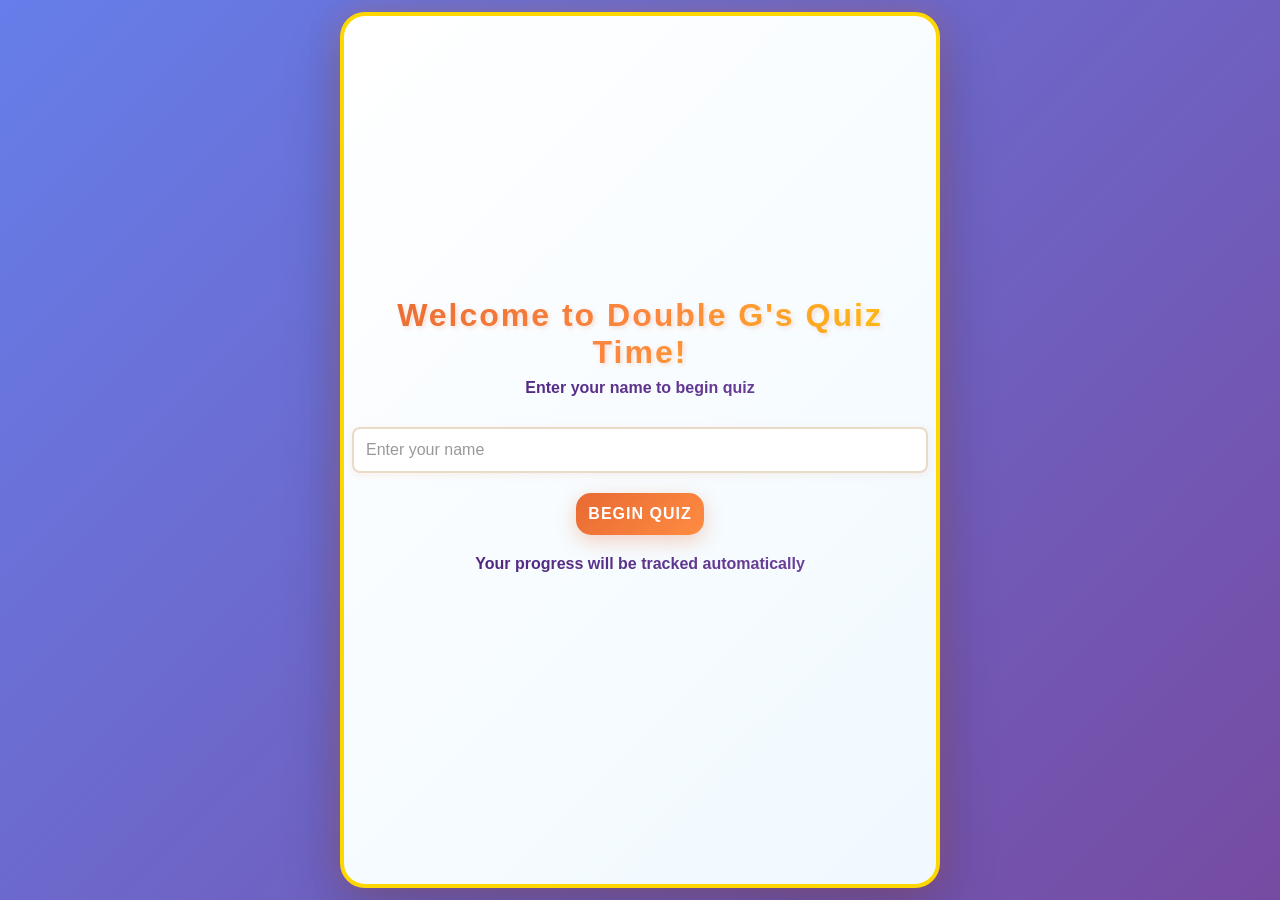
==== index.html @ 1f918fc8 "without folder" ====
<!DOCTYPE html>
<html lang="en">
  <head>
    <meta charset="UTF-8" />
    <meta name="viewport" content="width=device-width, initial-scale=1.0" />
    <title>Quiz Game</title>
    <link rel="stylesheet" href="style.css" />
  </head>
  <body>
    <div class="container">
      <!-- NAME INPUT SCREEN -->
      <div class="screen active" id="login-screen">
        <div class="login-box">
          <h1>Welcome to Double G's Quiz Time!</h1>
          <p>Enter your name to begin quiz</p>
          <form id="login-form">
            <div class="form-group">
              <input type="text" id="username" name="username" placeholder="Enter your name" required />
            </div>
            <button type="submit" id="login-btn" class="primary-btn">
              Begin Quiz
            </button>
          </form>
          <p class="login-note">Your progress will be tracked automatically</p>
        </div>
      </div>

      <div class="screen" id="start-screen">
        <div class="user-greeting">
          <h2 id="user-display-name"></h2>
          <p id="motivation-message">You've got this! Let's test your knowledge!</p>
          <button id="start-btn" class="primary-btn">Start Quiz</button>
        </div>
      </div>

      <div class="screen" id="quiz-screen">
        <div class="quiz-header">
          <h2 id="question-text">Question goes here</h2>
          <div class="quiz-info">
            <p>
              Question <span id="current-question">1</span> of <span id="total-questions">5</span>
            </p>

            <p>Score: <span id="score">0</span></p>
            <p class="timer">Time: <span id="timer">35</span>s</p>
          </div>
        </div>

        <div id="answers-container" class="answers-container">
          <!-- Answer buttons will be insterted here from our js code later at some point -->
        </div>

        <div class="progress-bar">
          <div id="progress" class="progress"></div>
        </div>
        
        <div class="quiz-buttons">
          <button id="pause-btn" class="pause-btn">Pause</button>
          <button id="give-up-btn" class="give-up-btn">Give Up Quiz</button>
        </div>
      </div>

      <!-- PAUSE OVERLAY -->
      <div id="pause-overlay" class="pause-overlay">
        <div class="pause-content">
          <h2>Quiz Paused</h2>
          <p>Take a break and come back whenever you're ready!</p>
          <button id="resume-btn" class="primary-btn">Resume Quiz</button>
        </div>
      </div>
      
      <!-- SPARKLE OVERLAY -->
      <div id="sparkle-overlay" class="sparkle-overlay" aria-hidden="true">
        <div class="sparkle-center">
          <div class="sparkle-star star-1"></div>
          <div class="sparkle-star star-2"></div>
          <div class="sparkle-star star-3"></div>
          <div class="sparkle-star star-4"></div>
        </div>
      </div>
      </div>

      <div id="result-screen" class="screen">
        <div class="user-info-header">
          <p><span id="result-user-name"></span></p>
        </div>
        <h1>Quiz Results</h1>
        <div class="result-info">
          <p>
            You scored <span id="final-score">0</span> out of
            <span id="max-score">5</span>
          </p>

          <div id="result-message">Good job!</div>
        </div>
        <button id="restart-btn" class="primary-btn">Restart Quiz</button>
        <button id="view-history-btn" class="secondary-btn">View History</button>
      </div>

      <!-- USER HISTORY SCREEN -->
      <div id="history-screen" class="screen">
        <div class="user-info-header">
          <p><span id="history-user-name"></span></p>
          <button id="back-to-menu-btn" class="logout-btn">Back to Menu</button>
        </div>
        <h1>Quiz History & Tracking</h1>
        <div id="history-container" class="history-container">
          <!-- History will be populated here -->
        </div>
      </div>
    </div>

    <!-- Audio Elements -->
    <audio id="background-music" loop>
      <source src="piano.mp3" type="audio/mpeg">
    </audio>
    <audio id="correct-sound">
      <source src="correct.wav" type="audio/mpeg">
    </audio>
    <audio id="wrong-sound">
      <source src="wrong.wav" type="audio/mpeg">
    </audio>
    <audio id="congrat-sound">
      <source src="congrat.wav" type="audio/wav">
    </audio>

    <script src="script.js"></script>
  </body>
</html>
---- style.css ----
/* Basic Reset */

* {
  margin: 0;
  padding: 0;
  box-sizing: border-box;
}

body {
  background: linear-gradient(135deg, #667eea 0%, #764ba2 25%, #f093fb 50%, #4facfe 75%, #00f2fe 100%);
  background-size: 400% 400%;
  animation: gradientShift 15s ease infinite;
  display: flex;
  justify-content: center;
  align-items: center;
  min-height: 100vh;
  padding: 1rem;
  font-family: 'Comic Sans MS', 'Arial Rounded MT Bold', cursive, sans-serif;
}

@keyframes gradientShift {
  0% { background-position: 0% 50%; }
  50% { background-position: 100% 50%; }
  100% { background-position: 0% 50%; }
}

nav{
  width: 100%;
  height: 70px
  background-color: #e86a33;
}

.container {
  background: linear-gradient(135deg, #ffffff 0%, #f0f9ff 100%);
  border-radius: 25px;
  box-shadow: 0 20px 60px rgba(0, 0, 0, 0.2), 0 0 30px rgba(232, 106, 51, 0.3);
  width: 100%;
  max-width: 600px;
  overflow: hidden;
  position: relative;
  border: 4px solid #ffd700;
  animation: containerPulse 3s ease-in-out infinite;
}

@keyframes containerPulse {
  0%, 100% { box-shadow: 0 20px 60px rgba(0, 0, 0, 0.2), 0 0 30px rgba(232, 106, 51, 0.3); }
  50% { box-shadow: 0 20px 80px rgba(0, 0, 0, 0.25), 0 0 50px rgba(232, 106, 51, 0.5); }
}

/* SCREENS */
.screen {
  display: none;
  padding: 2rem;
  text-align: center;
}

.screen.active {
  display: block;
}

/* LOGIN SCREEN */
#login-screen {
  display: flex;
  align-items: center;
  justify-content: center;
  min-height: 500px;
}

.login-box {
  width: 100%;
}

#login-screen h1 {
  background: linear-gradient(135deg, #e86a33, #ff8c42, #ffd700);
  -webkit-background-clip: text;
  -webkit-text-fill-color: transparent;
  background-clip: text;
  margin-bottom: 10px;
  font-size: 2rem;
  font-weight: 800;
  letter-spacing: 2px;
}

#login-screen p {
  background: linear-gradient(135deg, #431c78, #764ba2);
  -webkit-background-clip: text;
  -webkit-text-fill-color: transparent;
  background-clip: text;
  margin-bottom: 30px;
  font-size: 1rem;
  font-weight: 600;
}

.form-group {
  margin-bottom: 20px;
  text-align: left;
}

.form-group input {
  width: 100%;
  padding: 12px;
  border: 2px solid #eadbc8;
  border-radius: 8px;
  font-size: 1rem;
  font-family: sans-serif;
  transition: border-color 0.3s ease;
}

.form-group input:focus {
  outline: none;
  border-color: #e86a33;
  background-color: #faf6f1;
}

.form-group input::placeholder {
  color: #999;
}

.login-note {
  color: #999;
  font-size: 0.9rem;
  margin-top: 20px;
}

.user-info-header {
  display: flex;
  justify-content: space-between;
  align-items: center;
  margin-bottom: 1rem;
  padding-bottom: 1rem;
  border-bottom: 2px solid #f8f0e5;
}

.user-info-header p {
  color: #431c78;
  font-weight: 600;
  margin: 0;
}

.user-greeting {
  display: flex;
  flex-direction: column;
  align-items: center;
  justify-content: center;
  gap: 20px;
}

.user-greeting h2 {
  background: linear-gradient(135deg, #e86a33, #ff8c42, #ffd700);
  -webkit-background-clip: text;
  -webkit-text-fill-color: transparent;
  background-clip: text;
  font-size: 2.5rem;
  margin: 0;
  font-weight: 800;
  letter-spacing: 1.5px;
}

.user-greeting p {
  background: linear-gradient(135deg, #431c78, #764ba2);
  -webkit-background-clip: text;
  -webkit-text-fill-color: transparent;
  background-clip: text;
  font-size: 1.2rem;
  font-style: italic;
  margin: 0;
  font-weight: 600;
}

/* START SCREEN */

#start-screen h1 {
  background: linear-gradient(135deg, #e86a33, #ff8c42, #ffd700);
  -webkit-background-clip: text;
  -webkit-text-fill-color: transparent;
  background-clip: text;
  margin-bottom: 20px;
  font-size: 2.5rem;
  font-weight: 800;
  letter-spacing: 1.5px;
}

#start-screen p {
  background: linear-gradient(135deg, #431c78, #764ba2);
  -webkit-background-clip: text;
  -webkit-text-fill-color: transparent;
  background-clip: text;
  margin-bottom: 30px;
  font-size: 1.1rem;
  font-weight: 600;
}

.quiz-header {
  margin-bottom: 1rem;
}

#question-text {
  background: linear-gradient(135deg, #431c78, #764ba2);
  -webkit-background-clip: text;
  -webkit-text-fill-color: transparent;
  background-clip: text;
  font-size: 1.5rem;
  margin-bottom: 1rem;
  line-height: 1.4;
  font-weight: 700;
  letter-spacing: 0.5px;
}

.quiz-info {
  display: flex;
  justify-content: space-between;
  color: #666;
  margin-bottom: 10px;
}

.timer {
  color: #e86a33;
  font-weight: 700;
  font-size: 1.1rem;
  text-shadow: 0 2px 4px rgba(232, 106, 51, 0.3);
}

.timer.warning {
  background: linear-gradient(135deg, #FF6B6B 0%, #ff4444 100%);
  -webkit-background-clip: text;
  -webkit-text-fill-color: transparent;
  background-clip: text;
  animation: pulse 0.6s cubic-bezier(0.4, 0, 0.6, 1) infinite;
  font-weight: 800;
  font-size: 1.2rem;
}

@keyframes pulse {
  0%, 100% {
    opacity: 1;
    transform: scale(1);
  }
  50% {
    opacity: 0.5;
    transform: scale(1.1);
  }
}

.answers-container {
  display: flex;
  flex-direction: column;
  gap: 10px;
  margin-bottom: 25px;
}

.answer-btn {
  background: linear-gradient(135deg, #f8f0e5 0%, #fff9f0 100%);
  color: #333;
  border: 3px solid #eadbc8;
  border-radius: 15px;
  padding: 1rem;
  cursor: pointer;
  text-align: left;
  transition: all 0.3s cubic-bezier(0.25, 0.46, 0.45, 0.94);
  font-weight: 500;
  font-size: 1.05rem;
}

.answer-btn:hover {
  background: linear-gradient(135deg, #ffd700 0%, #ffed4e 100%);
  border-color: #ff9500;
  color: #333;
  transform: translateY(-3px);
  box-shadow: 0 8px 20px rgba(255, 215, 0, 0.4);
}

.answer-btn.correct {
  background: linear-gradient(135deg, #02702e 0%, #04a856 100%);
  border-color: #a3f0c4;
  color: #f5f9f6;
  box-shadow: 0 0 20px rgba(2, 112, 46, 0.5);
}

.answer-btn.incorrect {
  background: linear-gradient(135deg, #d70202 0%, #ff4444 100%);
  border-color: #ffbdbd;
  color: #ffffff;
  box-shadow: 0 0 20px rgba(215, 2, 2, 0.5);
}

.progress-bar {
  height: 12px;
  background: linear-gradient(90deg, #f0f0f0 0%, #e8e8e8 100%);
  border-radius: 10px;
  overflow: hidden;
  margin-top: 20px;
  box-shadow: inset 0 2px 5px rgba(0, 0, 0, 0.1);
}

.progress {
  height: 100%;
  background-color: #e86a33;
  width: 0%;
  transition: width 0.3s ease;
}

.give-up-btn {
  background: linear-gradient(135deg, #FF6B6B 0%, #ff4444 100%);
  color: white;
  border: none;
  border-radius: 15px;
  padding: 12px 20px;
  font-size: 0.95rem;
  cursor: pointer;
  margin-top: 20px;
  transition: all 0.3s ease;
  width: 100%;
  font-weight: 600;
}

.give-up-btn:hover {
  background: linear-gradient(135deg, #ff4444 0%, #FF6B6B 100%);
  box-shadow: 0 6px 20px rgba(255, 107, 107, 0.4);
  transform: translateY(-2px);
}

.pause-btn {
  background: linear-gradient(135deg, #431c78 0%, #764ba2 100%);
  color: white;
  border: none;
  border-radius: 15px;
  padding: 12px 20px;
  font-size: 0.95rem;
  cursor: pointer;
  transition: all 0.3s ease;
  font-weight: 600;
}

.pause-btn:hover {
  background: linear-gradient(135deg, #764ba2 0%, #431c78 100%);
  box-shadow: 0 6px 20px rgba(118, 75, 162, 0.4);
  transform: translateY(-2px);
}

.quiz-buttons {
  display: flex;
  gap: 10px;
  margin-top: 20px;
}

.quiz-buttons button {
  flex: 1;
}

/* PAUSE OVERLAY */
.pause-overlay {
  display: none;
  position: fixed;
  top: 0;
  left: 0;
  right: 0;
  bottom: 0;
  background-color: rgba(0, 0, 0, 0.7);
  align-items: center;
  justify-content: center;
  z-index: 1000;
}

.pause-content {
  background: linear-gradient(135deg, #ffffff 0%, #f0f9ff 100%);
  border-radius: 20px;
  padding: 40px;
  text-align: center;
  max-width: 400px;
  box-shadow: 0 20px 60px rgba(0, 0, 0, 0.3), 0 0 40px rgba(232, 106, 51, 0.4);
  border: 3px solid #ffd700;
  animation: pausePulse 1.5s ease-in-out infinite;
}

@keyframes pausePulse {
  0%, 100% { transform: scale(1); }
  50% { transform: scale(1.02); }
}

.pause-content h2 {
  background: linear-gradient(135deg, #431c78, #764ba2);
  -webkit-background-clip: text;
  -webkit-text-fill-color: transparent;
  background-clip: text;
  font-size: 2rem;
  margin-bottom: 15px;
  font-weight: 800;
  letter-spacing: 1px;
}

.pause-content p {
  background: linear-gradient(135deg, #e86a33, #ff6d42);
  -webkit-background-clip: text;
  -webkit-text-fill-color: transparent;
  background-clip: text;
  font-size: 1.1rem;
  margin-bottom: 30px;
  font-style: italic;
  font-weight: 600;
}

/* SPARKLE OVERLAY */
.sparkle-overlay {
  display: none;
  position: fixed;
  inset: 0;
  background: rgba(101, 224, 144, 0.248);
  align-items: center;
  justify-content: center;
  z-index: 1100;
}

.sparkle-center {
  position: relative;
  width: 260px;
  height: 160px;
  pointer-events: none;
}

.sparkle-star {
  position: absolute;
  width: 18px;
  height: 18px;
  background: radial-gradient(circle at 30% 30%, #fff 0%, #fff 30%, rgba(255,255,255,0) 60%);
  border-radius: 50%;
  opacity: 0;
  transform: scale(0.2) translateY(0);
}

.star-1 { left: 10%; top: 40%; animation: sparkle 900ms ease-out 0ms both; }
.star-2 { left: 40%; top: 10%; animation: sparkle 1000ms ease-out 80ms both; }
.star-3 { left: 70%; top: 35%; animation: sparkle 950ms ease-out 40ms both; }
.star-4 { left: 50%; top: 65%; animation: sparkle 1000ms ease-out 120ms both; }

@keyframes sparkle {
  0% { opacity: 0; transform: scale(0.2) translateY(0) rotate(0deg); }
  40% { opacity: 1; transform: scale(1.1) translateY(-18px) rotate(15deg); }
  100% { opacity: 0; transform: scale(0.8) translateY(-60px) rotate(45deg); }
}

.sparkle-overlay.show {
  display: flex;
}

/* RESULT SCREEN */

#result-screen h1 {
  background: linear-gradient(135deg, #e86a33, #ff8c42, #ffd700);
  -webkit-background-clip: text;
  -webkit-text-fill-color: transparent;
  background-clip: text;
  margin-bottom: 30px;
  font-size: 2.5rem;
  font-weight: 800;
  letter-spacing: 2px;
}

.result-info {
  background: linear-gradient(135deg, #f8f0e5 0%, #fff9f0 100%);
  border-radius: 15px;
  padding: 20px;
  margin-bottom: 30px;
  border: 2px solid #ffd700;
  box-shadow: 0 6px 20px rgba(255, 215, 0, 0.3);
}

.result-info p {
  font-size: 1.2rem;
  color: #333;
  margin-bottom: 1rem;
}

#result-message {
  font-size: 1.8rem;
  font-weight: 800;
  background: linear-gradient(135deg, #e86a33, #ff6d42);
  -webkit-background-clip: text;
  -webkit-text-fill-color: transparent;
  background-clip: text;
}

button {
  background: linear-gradient(135deg, #e86a33 0%, #ff8c42 100%);
  color: white;
  border: none;
  border-radius: 15px;
  padding: 15px 30px;
  font-size: 1.1rem;
  cursor: pointer;
  transition: all 0.3s ease;
  font-weight: 600;
  text-transform: uppercase;
  letter-spacing: 1px;
  box-shadow: 0 6px 20px rgba(232, 106, 51, 0.3);
}

button:hover {
  background: linear-gradient(135deg, #ff8c42 0%, #ff6d42 100%);
  box-shadow: 0 8px 30px rgba(232, 106, 51, 0.5);
}

button:active {
  transform: scale(0.98);
}

.primary-btn {
  background: linear-gradient(135deg, #e86a33 0%, #ff8c42 100%);
}

.primary-btn:hover {
  background-color: #d45b28;
}

/* Responsive fit-to-viewport adjustments: reduce padding, flexible heights, and clamped fonts
   so the quiz content scales down and fits within the viewport without vertical scrolling. */
:root {
  --safe-padding: 0.75rem;
}

body {
  padding: var(--safe-padding);
}

.container {
  height: calc(100vh - (var(--safe-padding) * 2));
  max-height: 100vh;
  display: flex;
  flex-direction: column;
  overflow: hidden;
}

.screen {
  display: none;
  padding: 0.75rem;
  text-align: center;
  flex: 1 1 auto;
  overflow: hidden;
}

.screen.active {
  display: flex;
  flex-direction: column;
  justify-content: space-between;
  align-items: stretch;
}

/* Remove large fixed min-heights so content can scale */
#login-screen {
  display: flex;
  align-items: center;
  justify-content: center;
  min-height: auto;
  padding: 0.5rem;
}

/* Scalable headings and question text */
#login-screen h1,
#start-screen h1,
#result-screen h1,
.user-greeting h2 {
  font-size: clamp(1.2rem, 3.5vw, 2rem);
  margin-bottom: 0.5rem;
}

#question-text {
  font-size: clamp(1rem, 3vw, 1.3rem);
  line-height: 1.2;
  margin-bottom: 0.5rem;
}

.quiz-info,
.user-info-header {
  margin-bottom: 0.5rem;
}

.answers-container {
  display: flex;
  flex-direction: column;
  gap: 8px;
  margin-bottom: 12px;
}

.answer-btn {
  padding: clamp(0.5rem, 1.6vw, 0.8rem);
  font-size: clamp(0.9rem, 2.4vw, 1rem);
  border-radius: 8px;
}

.quiz-buttons {
  gap: 8px;
  margin-top: 12px;
}

.progress-bar { margin-top: 12px; }

.pause-content { padding: 20px; max-width: 90%; }
.sparkle-center { width: 200px; height: 120px; }

button, .give-up-btn, .pause-btn {
  padding: clamp(8px, 2vw, 12px);
  font-size: clamp(0.9rem, 2.4vw, 1rem);
}

@media (max-height: 700px) {
  /* Further compress for short viewports */
  .user-greeting h2 { font-size: 1.6rem; }
  .answer-btn { padding: 8px; }
  #question-text { font-size: 1rem; }
}


.secondary-btn {
  background-color: #431c78;
  margin-left: 10px;
}

.secondary-btn:hover {
  background-color: #2c0f5f;
}

.logout-btn {
  background-color: #d45b28;
  padding: 10px 20px;
  font-size: 0.9rem;
}

.logout-btn:hover {
  background-color: #b84620;
}

/* HISTORY SCREEN */
#history-screen h1 {
  color: #e86a33;
  margin-bottom: 30px;
}

.history-container {
  max-height: 500px;
  overflow-y: auto;
  text-align: left;
}

.history-item {
  background-color: #f8f0e5;
  border-radius: 10px;
  padding: 15px;
  margin-bottom: 15px;
  border-left: 4px solid #e86a33;
}

.history-item-header {
  display: flex;
  justify-content: space-between;
  align-items: center;
  margin-bottom: 10px;
}

.history-item-date {
  color: #999;
  font-size: 0.85rem;
}

.history-item-score {
  background-color: #e86a33;
  color: white;
  padding: 5px 10px;
  border-radius: 5px;
  font-weight: 600;
}

.history-item-details {
  color: #666;
  font-size: 0.95rem;
  margin-top: 8px;
}

.history-stats {
  background-color: #f8f0e5;
  border-radius: 10px;
  padding: 20px;
  margin-bottom: 20px;
  text-align: center;
}

.history-stats-title {
  color: #431c78;
  font-weight: 600;
  margin-bottom: 10px;
  font-size: 1.1rem;
}

.stats-row {
  display: grid;
  grid-template-columns: 1fr 1fr;
  gap: 10px;
  margin-top: 10px;
}

.stat-box {
  background-color: white;
  border-radius: 8px;
  padding: 10px;
  color: #e86a33;
  font-weight: 600;
}

/* CHILD-FRIENDLY ANIMATIONS */

/* Screen transitions - fade in */
.screen.active {
  animation: fadeInScale 0.5s ease-out;
}

@keyframes fadeInScale {
  from {
    opacity: 0;
    transform: scale(0.95);
  }
  to {
    opacity: 1;
    transform: scale(1);
  }
}

/* Question text animation */
#question-text {
  animation: slideInDown 0.6s ease-out;
}

@keyframes slideInDown {
  from {
    opacity: 0;
    transform: translateY(-20px);
  }
  to {
    opacity: 1;
    transform: translateY(0);
  }
}

/* Answer buttons - staggered appearance */
.answer-btn {
  animation: slideInUp 0.5s ease-out backwards;
}

.answer-btn:nth-child(1) { animation-delay: 0.1s; }
.answer-btn:nth-child(2) { animation-delay: 0.2s; }
.answer-btn:nth-child(3) { animation-delay: 0.3s; }
.answer-btn:nth-child(4) { animation-delay: 0.4s; }

@keyframes slideInUp {
  from {
    opacity: 0;
    transform: translateY(20px);
  }
  to {
    opacity: 1;
    transform: translateY(0);
  }
}

/* Button hover - bounce and scale effect */
.answer-btn:hover:not(.correct):not(.incorrect) {
  transform: scale(1.05) translateY(-2px);
  background-color: #ffd700;
  box-shadow: 0 8px 16px rgba(232, 106, 51, 0.3);
  animation: buttonBounce 0.6s ease;
}

.primary-btn:hover,
.secondary-btn:hover,
.pause-btn:hover,
.give-up-btn:hover {
  transform: scale(1.08) translateY(-3px);
  box-shadow: 0 10px 20px rgba(0, 0, 0, 0.2);
  animation: buttonHoverGlow 0.3s ease;
}

@keyframes buttonBounce {
  0%, 100% { transform: scale(1.05) translateY(-2px); }
  50% { transform: scale(1.1) translateY(-5px); }
}

@keyframes buttonHoverGlow {
  0% { box-shadow: 0 5px 10px rgba(0, 0, 0, 0.1); }
  100% { box-shadow: 0 10px 20px rgba(0, 0, 0, 0.2); }
}

/* Correct answer celebration */
.answer-btn.correct {
  animation: correctAnswer 0.6s ease-out;
}

@keyframes correctAnswer {
  0% {
    background-color: #02702e;
    transform: scale(1);
  }
  50% {
    transform: scale(1.08) rotate(2deg);
  }
  100% {
    background-color: #02702e;
    transform: scale(1);
  }
}

/* Wrong answer shake */
.answer-btn.incorrect {
  animation: wrongAnswerShake 0.5s ease-out;
}

@keyframes wrongAnswerShake {
  0%, 100% { transform: translateX(0); }
  10%, 30%, 50%, 70%, 90% { transform: translateX(-5px); }
  20%, 40%, 60%, 80% { transform: translateX(5px); }
}

/* Progress bar animation */
.progress {
  transition: width 0.5s cubic-bezier(0.25, 0.46, 0.45, 0.94);
  background: linear-gradient(90deg, #e86a33, #ffd700);
  box-shadow: 0 0 10px rgba(232, 106, 51, 0.5);
}

/* Login screen heading animation */
#login-screen h1 {
  animation: bounceIn 0.8s ease-out;
  color: #e86a33;
  text-shadow: 2px 2px 4px rgba(232, 106, 51, 0.2);
}

@keyframes bounceIn {
  0% {
    opacity: 0;
    transform: scale(0.3) translateY(-20px);
  }
  50% {
    opacity: 1;
    transform: scale(1.05);
  }
  100% {
    opacity: 1;
    transform: scale(1);
  }
}

/* User greeting animation */
.user-greeting h2 {
  animation: fadeInScale 0.6s ease-out;
}

.user-greeting p {
  animation: fadeInScale 0.8s ease-out 0.2s both;
}

/* Input field focus glow */
.form-group input {
  box-shadow: 0 2px 8px rgba(232, 106, 51, 0.1);
  transition: all 0.3s cubic-bezier(0.25, 0.46, 0.45, 0.94);
}

.form-group input:focus {
  box-shadow: 0 0 20px rgba(232, 106, 51, 0.4);
  transform: translateY(-2px);
}

/* Pause button animation */
.pause-btn {
  transition: all 0.3s ease;
}

.pause-overlay.active {
  animation: fadeIn 0.3s ease-out;
}

@keyframes fadeIn {
  from { opacity: 0; }
  to { opacity: 1; }
}

/* Result screen celebration */
#result-screen h1 {
  animation: bounceIn 0.8s ease-out;
  color: #e86a33;
  text-shadow: 3px 3px 0px rgba(232, 106, 51, 0.2);
}

#result-message {
  animation: scaleIn 0.6s ease-out 0.3s both;
  text-shadow: 2px 2px 4px rgba(232, 106, 51, 0.2);
}

@keyframes scaleIn {
  from {
    opacity: 0;
    transform: scale(0.8);
  }
  to {
    opacity: 1;
    transform: scale(1);
  }
}

/* Celebration animation for high scores */
.celebration {
  animation: celebration 1.2s ease-out;
}

@keyframes celebration {
  0% {
    opacity: 0;
    transform: scale(0.5) rotate(0deg);
  }
  50% {
    opacity: 1;
    transform: scale(1.1) rotate(5deg);
  }
  100% {
    opacity: 0;
    transform: scale(1) rotate(0deg);
  }
}

/* Rainbow text effect for perfect scores */
.perfect-score {
  animation: rainbowTextShift 3s infinite;
}

@keyframes rainbowTextShift {
  0% { color: #ff0000; }
  16% { color: #ff7f00; }
  33% { color: #ffff00; }
  50% { color: #00ff00; }
  66% { color: #0000ff; }
  83% { color: #4b0082; }
  100% { color: #ff0000; }
}

/* Stats container fade in */
.stats-row {
  animation: fadeInScale 0.6s ease-out;
}

/* RESPONSIVE DESIGN */
@media (max-width: 500px) {
  /* when we hit 500px and below, implement the styles below */

  .screen {
    padding: 1rem;
  }

  #start-screen h1 {
    font-size: 2rem;
  }

  #question-text {
    font-size: 1.3rem;
  }

  .answer-btn {
    padding: 12px;
  }

  button {
    padding: 12px 25px;
    font-size: 1rem;
  }

  .user-info-header {
    flex-direction: column;
    gap: 10px;
    align-items: flex-start;
  }

  .secondary-btn {
    margin-left: 0;
    margin-top: 10px;
    width: 100%;
  }

  .stats-row {
    grid-template-columns: 1fr;
  }

  .quiz-buttons {
    flex-direction: column;
  }

  .pause-content {
    width: 90%;
    padding: 30px 20px;
  }
}
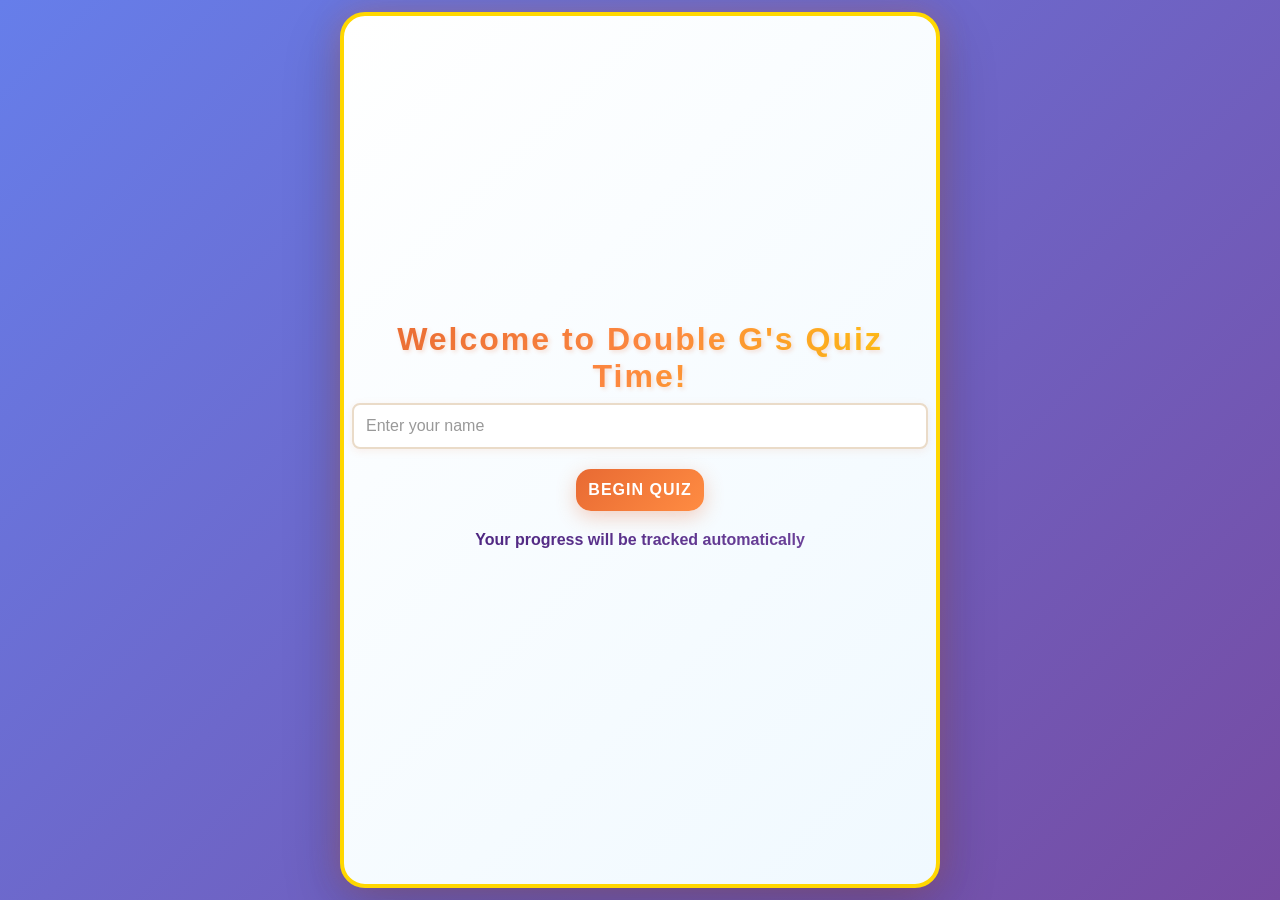
==== commit 430a50ba: "*" ====
--- a/index.html
+++ b/index.html
@@ -12,7 +12,6 @@
       <div class="screen active" id="login-screen">
         <div class="login-box">
           <h1>Welcome to Double G's Quiz Time!</h1>
-          <p>Enter your name to begin quiz</p>
           <form id="login-form">
             <div class="form-group">
               <input type="text" id="username" name="username" placeholder="Enter your name" required />
@@ -20,6 +19,7 @@
             <button type="submit" id="login-btn" class="primary-btn">
               Begin Quiz
             </button>
+            <!-- so ka toi -->
           </form>
           <p class="login-note">Your progress will be tracked automatically</p>
         </div>
@@ -56,6 +56,7 @@
         
         <div class="quiz-buttons">
           <button id="pause-btn" class="pause-btn">Pause</button>
+          <button id="end-quiz-btn" class="secondary-btn">End Quiz</button>
           <button id="give-up-btn" class="give-up-btn">Give Up Quiz</button>
         </div>
       </div>
--- a/style.css
+++ b/style.css
@@ -26,7 +26,7 @@
 
 nav{
   width: 100%;
-  height: 70px
+  height: 70px;
   background-color: #e86a33;
 }
 
@@ -761,10 +761,9 @@
 
 /* Button hover - bounce and scale effect */
 .answer-btn:hover:not(.correct):not(.incorrect) {
-  transform: scale(1.05) translateY(-2px);
+  transform: translateY(-2px);
   background-color: #ffd700;
   box-shadow: 0 8px 16px rgba(232, 106, 51, 0.3);
-  animation: buttonBounce 0.6s ease;
 }
 
 .primary-btn:hover,
@@ -776,11 +775,6 @@
   animation: buttonHoverGlow 0.3s ease;
 }
 
-@keyframes buttonBounce {
-  0%, 100% { transform: scale(1.05) translateY(-2px); }
-  50% { transform: scale(1.1) translateY(-5px); }
-}
-
 @keyframes buttonHoverGlow {
   0% { box-shadow: 0 5px 10px rgba(0, 0, 0, 0.1); }
   100% { box-shadow: 0 10px 20px rgba(0, 0, 0, 0.2); }
@@ -820,13 +814,13 @@
 .progress {
   transition: width 0.5s cubic-bezier(0.25, 0.46, 0.45, 0.94);
   background: linear-gradient(90deg, #e86a33, #ffd700);
-  box-shadow: 0 0 10px rgba(232, 106, 51, 0.5);
+  box-shadow: 0 0 10px rgba(38, 188, 33, 0.5);
 }
 
 /* Login screen heading animation */
 #login-screen h1 {
   animation: bounceIn 0.8s ease-out;
-  color: #e86a33;
+  color: #402497;
   text-shadow: 2px 2px 4px rgba(232, 106, 51, 0.2);
 }
 
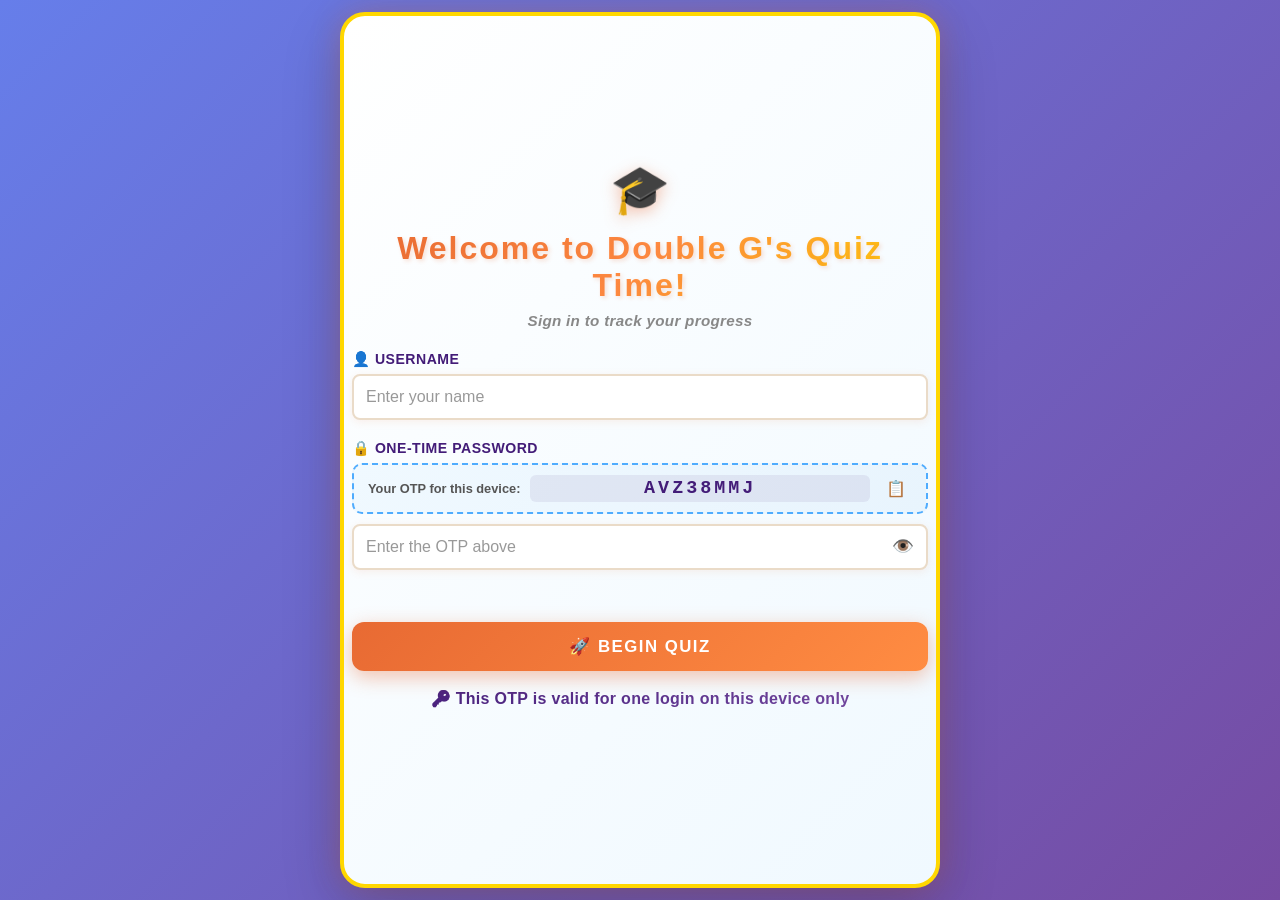
==== commit bb85bd3c: "*" ====
--- a/index.html
+++ b/index.html
@@ -11,17 +11,40 @@
       <!-- NAME INPUT SCREEN -->
       <div class="screen active" id="login-screen">
         <div class="login-box">
+          <div class="login-logo">
+            <span class="login-logo-icon">🎓</span>
+          </div>
           <h1>Welcome to Double G's Quiz Time!</h1>
-          <form id="login-form">
+          <p class="login-subtitle">Sign in to track your progress</p>
+          <form id="login-form" autocomplete="off">
             <div class="form-group">
-              <input type="text" id="username" name="username" placeholder="Enter your name" required />
+              <label class="form-label" for="username">
+                <span class="label-icon">👤</span> Username
+              </label>
+              <input type="text" id="username" name="username" placeholder="Enter your name" required autocomplete="username" />
             </div>
-            <button type="submit" id="login-btn" class="primary-btn">
-              Begin Quiz
+            <div class="form-group">
+              <label class="form-label" for="password">
+                <span class="label-icon">🔒</span> One-Time Password
+              </label>
+              <div class="otp-display" id="otp-display" aria-live="polite">
+                <span class="otp-label">Your OTP for this device:</span>
+                <span class="otp-code" id="otp-code">—</span>
+                <button type="button" id="copy-otp-btn" class="copy-otp-btn" title="Copy OTP">📋</button>
+              </div>
+              <div class="password-wrapper">
+                <input type="password" id="password" name="password" placeholder="Enter the OTP above" required autocomplete="one-time-code" />
+                <button type="button" id="toggle-password" class="toggle-password-btn" aria-label="Show password">
+                  <span id="eye-icon">👁️</span>
+                </button>
+              </div>
+              <div id="password-strength" class="password-strength" aria-live="polite"></div>
+            </div>
+            <button type="submit" id="login-btn" class="primary-btn login-submit-btn">
+              🚀 Begin Quiz
             </button>
-            <!-- so ka toi -->
           </form>
-          <p class="login-note">Your progress will be tracked automatically</p>
+          <p class="login-note">🔑 This OTP is valid for one login on this device only</p>
         </div>
       </div>
 
--- a/style.css
+++ b/style.css
@@ -117,9 +117,190 @@
 }
 
 .login-note {
-  color: #999;
+  color: #888;
+  font-size: 0.85rem;
+  margin-top: 18px;
+  letter-spacing: 0.3px;
+}
+
+/* OTP DISPLAY BOX */
+.otp-display {
+  display: flex;
+  align-items: center;
+  gap: 10px;
+  background: linear-gradient(135deg, #f0f9ff 0%, #e8f4fd 100%);
+  border: 2px dashed #4facfe;
+  border-radius: 10px;
+  padding: 10px 14px;
+  margin-bottom: 10px;
+  flex-wrap: wrap;
+}
+
+.otp-label {
+  font-size: 0.8rem;
+  color: #555;
+  font-weight: 600;
+  white-space: nowrap;
+}
+
+.otp-code {
+  font-family: 'Courier New', Courier, monospace;
+  font-size: 1.15rem;
+  font-weight: 800;
+  color: #431c78;
+  letter-spacing: 3px;
+  background: rgba(67, 28, 120, 0.08);
+  padding: 3px 10px;
+  border-radius: 6px;
+  flex: 1;
+  text-align: center;
+  user-select: all;
+}
+
+.copy-otp-btn {
+  background: none;
+  border: none;
+  box-shadow: none;
+  padding: 4px 6px;
+  font-size: 1rem;
+  cursor: pointer;
+  border-radius: 6px;
+  transition: background 0.2s ease, transform 0.2s ease;
+  text-transform: none;
+  letter-spacing: 0;
+  font-weight: normal;
+  color: #555;
+  line-height: 1;
+}
+
+.copy-otp-btn:hover {
+  background: rgba(79, 172, 254, 0.2);
+  transform: scale(1.2);
+  box-shadow: none;
+}
+
+.copy-otp-btn.copied {
+  color: #43a047;
+}
+
+/* LOGIN LOGO */
+.login-logo {
+  margin-bottom: 12px;
+  animation: bounceIn 0.8s ease-out;
+}
+
+.login-logo-icon {
+  font-size: 3rem;
+  display: inline-block;
+  filter: drop-shadow(0 4px 8px rgba(232, 106, 51, 0.4));
+  animation: floatIcon 3s ease-in-out infinite;
+}
+
+@keyframes floatIcon {
+  0%, 100% { transform: translateY(0); }
+  50% { transform: translateY(-8px); }
+}
+
+/* LOGIN SUBTITLE */
+.login-subtitle {
+  font-size: 0.95rem !important;
+  color: #888 !important;
+  -webkit-text-fill-color: #888 !important;
+  background: none !important;
+  margin-bottom: 22px !important;
+  font-style: italic;
+  letter-spacing: 0.3px;
+}
+
+/* FORM LABELS */
+.form-label {
+  display: block;
+  font-size: 0.88rem;
+  font-weight: 700;
+  color: #431c78;
+  margin-bottom: 6px;
+  letter-spacing: 0.5px;
+  text-transform: uppercase;
+}
+
+.label-icon {
   font-size: 0.9rem;
-  margin-top: 20px;
+}
+
+/* PASSWORD WRAPPER */
+.password-wrapper {
+  position: relative;
+  display: flex;
+  align-items: center;
+}
+
+.password-wrapper input {
+  width: 100%;
+  padding-right: 48px;
+}
+
+.toggle-password-btn {
+  position: absolute;
+  right: 8px;
+  top: 50%;
+  transform: translateY(-50%);
+  background: none;
+  border: none;
+  box-shadow: none;
+  padding: 4px 6px;
+  cursor: pointer;
+  font-size: 1.1rem;
+  line-height: 1;
+  border-radius: 6px;
+  transition: background 0.2s ease, transform 0.2s ease;
+  color: #888;
+  text-transform: none;
+  letter-spacing: 0;
+  font-weight: normal;
+}
+
+.toggle-password-btn:hover {
+  background: rgba(232, 106, 51, 0.12);
+  transform: translateY(-50%) scale(1.15);
+  box-shadow: none;
+}
+
+.toggle-password-btn:active {
+  transform: translateY(-50%) scale(0.95);
+}
+
+/* PASSWORD STRENGTH INDICATOR */
+.password-strength {
+  margin-top: 6px;
+  font-size: 0.78rem;
+  font-weight: 600;
+  min-height: 18px;
+  letter-spacing: 0.3px;
+  transition: color 0.3s ease;
+}
+
+.password-strength.weak   { color: #e53935; }
+.password-strength.fair   { color: #fb8c00; }
+.password-strength.good   { color: #43a047; }
+.password-strength.strong { color: #1e88e5; }
+
+/* LOGIN SUBMIT BUTTON */
+.login-submit-btn {
+  width: 100%;
+  margin-top: 8px;
+  font-size: 1.05rem;
+  letter-spacing: 1.5px;
+  padding: 14px;
+  border-radius: 12px;
+  background: linear-gradient(135deg, #e86a33 0%, #ff8c42 50%, #ffd700 100%);
+  box-shadow: 0 6px 20px rgba(232, 106, 51, 0.4);
+  transition: all 0.3s cubic-bezier(0.25, 0.46, 0.45, 0.94);
+}
+
+.login-submit-btn:hover {
+  background: linear-gradient(135deg, #ff8c42 0%, #ffd700 100%);
+  box-shadow: 0 10px 30px rgba(232, 106, 51, 0.55);
+  transform: translateY(-3px) scale(1.02);
 }
 
 .user-info-header {
@@ -859,6 +1040,18 @@
   transform: translateY(-2px);
 }
 
+/* Shake animation for invalid inputs */
+@keyframes shakeError {
+  0%, 100% { transform: translateX(0); }
+  15%, 45%, 75% { transform: translateX(-6px); }
+  30%, 60%, 90% { transform: translateX(6px); }
+}
+
+.shake-error {
+  animation: shakeError 0.45s ease-out;
+  border-color: #e53935 !important;
+}
+
 /* Pause button animation */
 .pause-btn {
   transition: all 0.3s ease;
